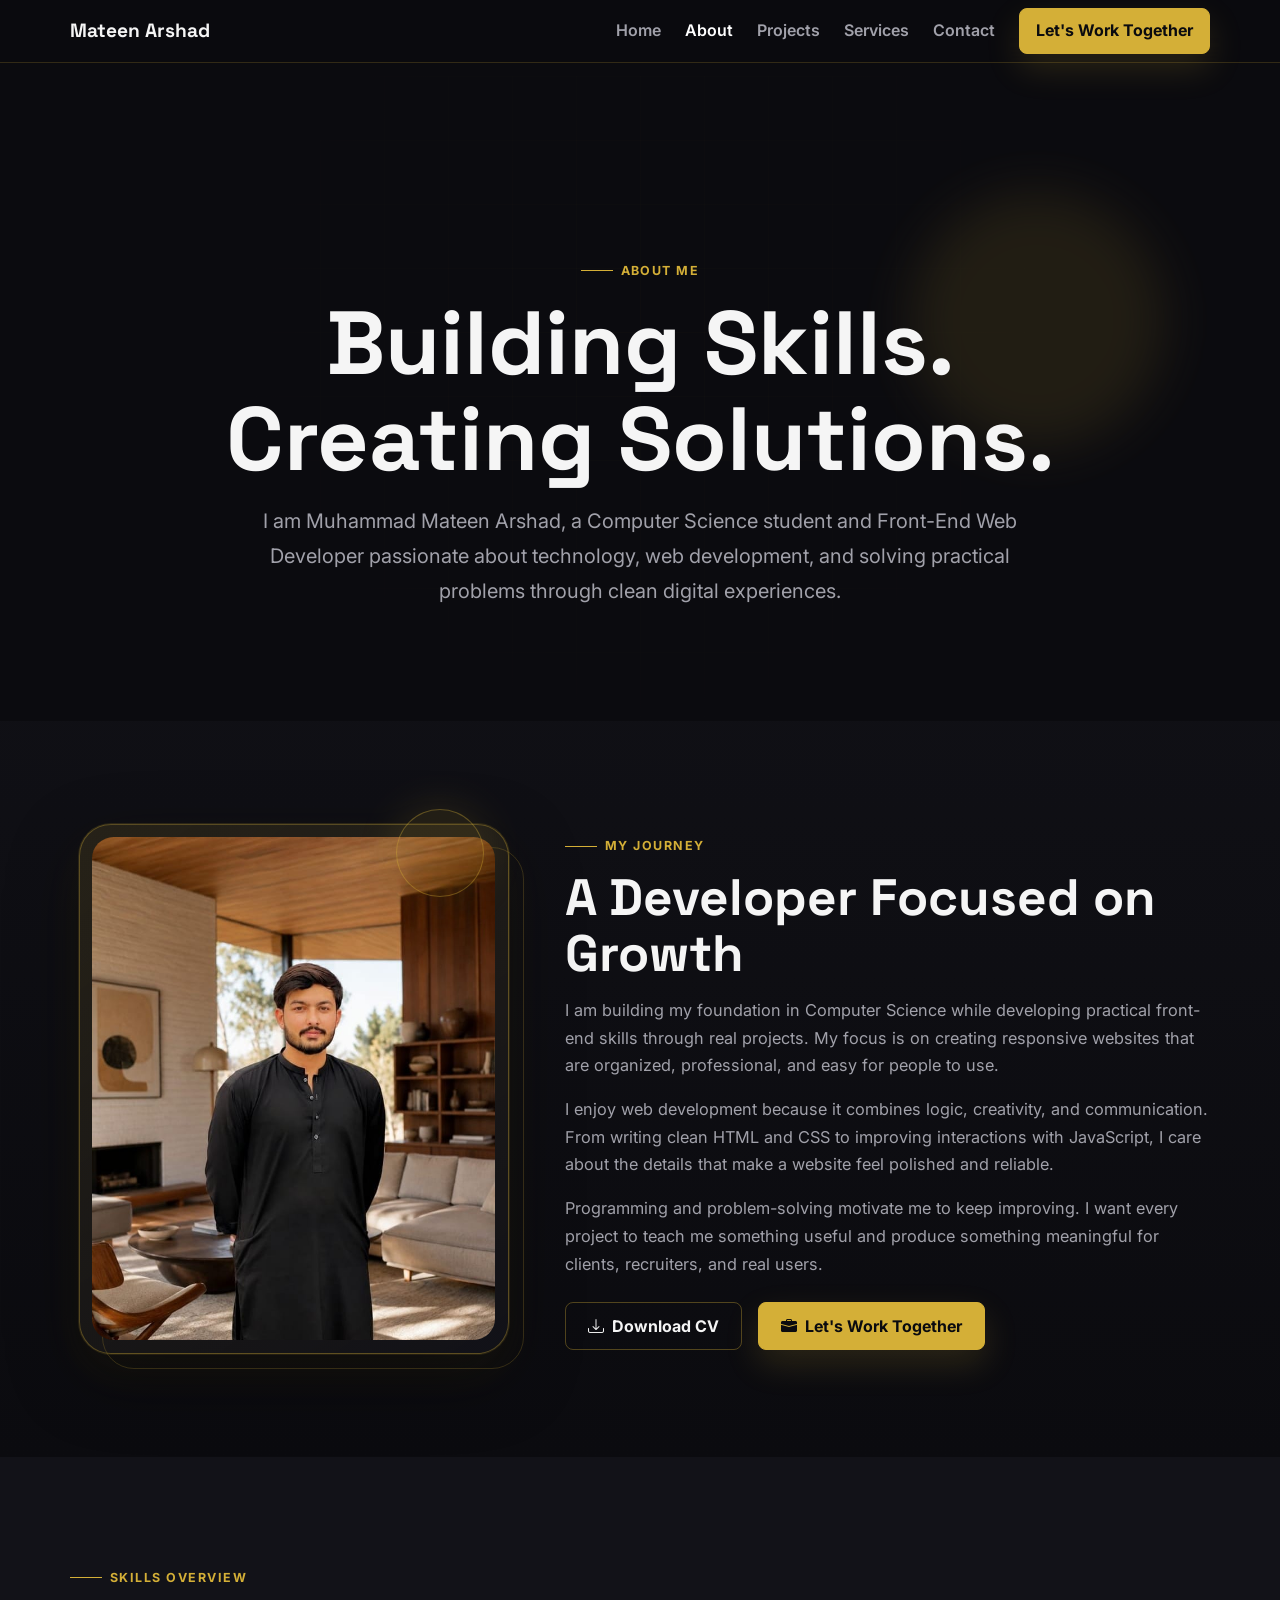
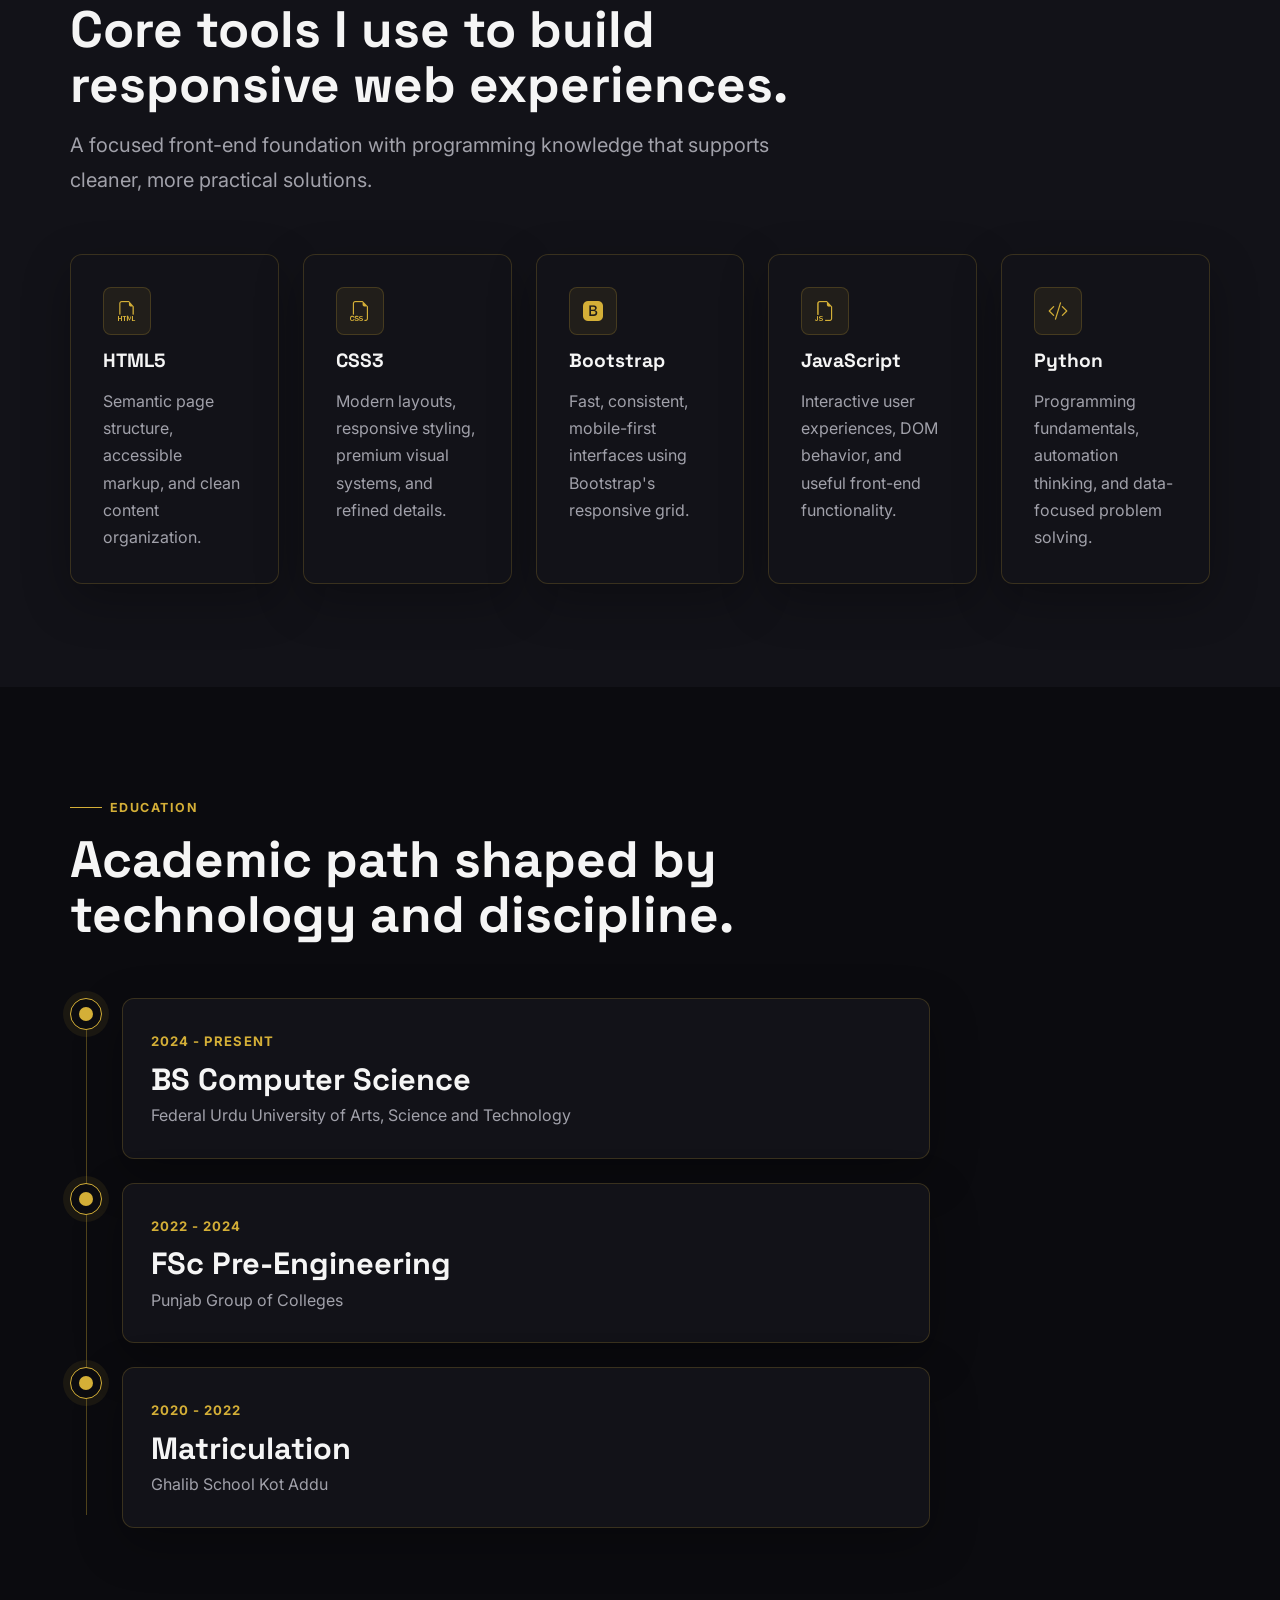
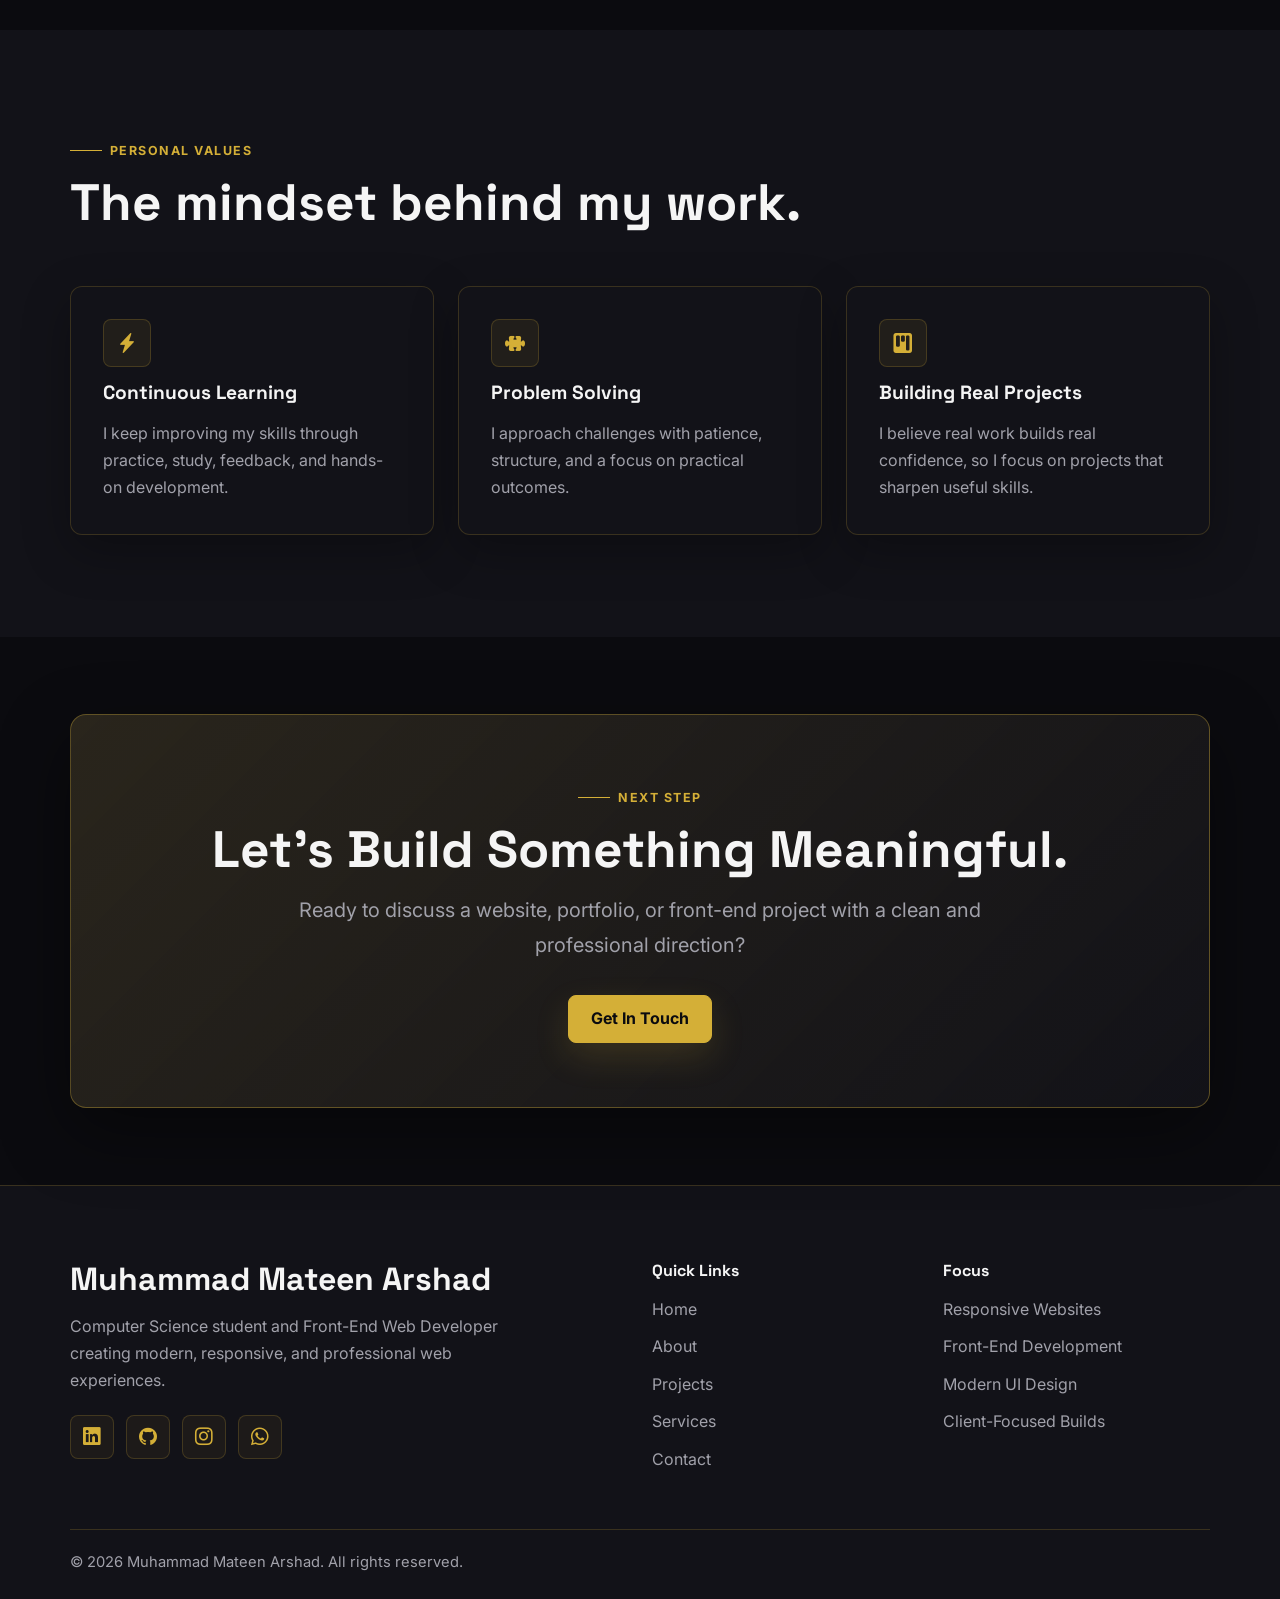
==== about.html @ e96ebdb6 "Fix Website root structure" ====
<!DOCTYPE html>
<html lang="en">
<head>
  <meta charset="UTF-8">
  <meta name="viewport" content="width=device-width, initial-scale=1.0">
  <meta name="description" content="Learn about Muhammad Mateen Arshad, a Computer Science student and Front-End Web Developer passionate about technology, web development, and problem-solving.">
  <title>About | Mateen Arshad</title>
  <meta name="description"
      content="Learn more about Muhammad Mateen Arshad, a Computer Science student and Front-End Web Developer passionate about modern web technologies.">
  <link href="https://cdn.jsdelivr.net/npm/bootstrap@5.3.3/dist/css/bootstrap.min.css" rel="stylesheet">
  <link rel="stylesheet" href="https://cdn.jsdelivr.net/npm/bootstrap-icons@1.11.3/font/bootstrap-icons.min.css">
  <link rel="stylesheet" href="css/style.css">
    <link rel="icon" type="image/png" href="images/favicon.jpeg">
</head>
<body>

  <div id="pageLoader" class="page-loader">
    <div class="loader-content">

        <div class="loader-logo">
    <img src="images/favicon.jpeg" alt="Mateen Arshad Logo">
</div>

        <div class="loader-line">
            <span></span>
        </div>

        <p>LOADING EXPERIENCE</p>

    </div>
</div>
  <header class="site-header">
    <nav class="navbar navbar-expand-lg navbar-dark navbar-premium fixed-top">
      <div class="container-custom">
        <a class="navbar-brand brand-mark" href="index.html" aria-label="Mateen Arshad homepage">
          Mateen Arshad
        </a>

        <button class="navbar-toggler" type="button" data-bs-toggle="collapse" data-bs-target="#mainNavbar" aria-controls="mainNavbar" aria-expanded="false" aria-label="Toggle navigation">
          <span class="navbar-toggler-icon"></span>
        </button>

        <div class="collapse navbar-collapse" id="mainNavbar">
          <ul class="navbar-nav ms-auto align-items-lg-center gap-lg-2">
            <li class="nav-item"><a class="nav-link" href="index.html">Home</a></li>
            <li class="nav-item"><a class="nav-link active" href="about.html" aria-current="page">About</a></li>
            <li class="nav-item"><a class="nav-link" href="projects.html">Projects</a></li>
            <li class="nav-item"><a class="nav-link" href="services.html">Services</a></li>
            <li class="nav-item"><a class="nav-link" href="contact.html">Contact</a></li>
          </ul>
          <a class="btn btn-gold navbar-cta ms-lg-3 mt-3 mt-lg-0" href="contact.html">
            Let's Work Together
          </a>
        </div>
      </div>
    </nav>
  </header>

  <main>
    <section class="page-hero">
      <div class="hero-grid" aria-hidden="true"></div>
      <div class="hero-glow hero-glow-primary" aria-hidden="true"></div>
      <div class="container-custom position-relative">
        <div class="page-hero-content">
          <span class="section-eyebrow justify-content-center">About Me</span>
          <h1 class="display-heading">Building Skills. Creating Solutions.</h1>
          <p class="lead-text mx-auto">
            I am Muhammad Mateen Arshad, a Computer Science student and Front-End Web Developer passionate about technology, web development, and solving practical problems through clean digital experiences.
          </p>
        </div>
      </div>
    </section>

    <section class="section-padding about-main-section">
      <div class="container-custom">
        <div class="row align-items-center g-5">
          <div class="col-lg-5">
            <div class="about-image-frame">
              <div class="about-image-accent" aria-hidden="true"></div>
              <img src="images/projects/profile image.jpeg" alt="Portrait of Muhammad Mateen Arshad" class="about-profile-image">
            </div>
          </div>

          <div class="col-lg-7">
            <div class="about-content">
              <span class="section-eyebrow">My Journey</span>
              <h2 class="section-heading">A Developer Focused on Growth</h2>
              <p>
                I am building my foundation in Computer Science while developing practical front-end skills through real projects. My focus is on creating responsive websites that are organized, professional, and easy for people to use.
              </p>
              <p>
                I enjoy web development because it combines logic, creativity, and communication. From writing clean HTML and CSS to improving interactions with JavaScript, I care about the details that make a website feel polished and reliable.
              </p>
              <p>
                Programming and problem-solving motivate me to keep improving. I want every project to teach me something useful and produce something meaningful for clients, recruiters, and real users.
              </p>
              <div class="d-flex flex-column flex-sm-row gap-3 mt-4">
                <a class="btn btn-outline-gold" href="images/projects/CV.png" aria-label="Download Muhammad Mateen Arshad CV">
                  <i class="bi bi-download" aria-hidden="true"></i>
                  Download CV
                </a>
                <a class="btn btn-gold" href="contact.html">
                  <i class="bi bi-briefcase-fill" aria-hidden="true"></i>
                  Let's Work Together
                </a>
              </div>
            </div>
          </div>
        </div>
      </div>
    </section>

    <section class="section-padding bg-secondary-custom">
      <div class="container-custom">
        <div class="section-title">
          <span class="section-eyebrow">Skills Overview</span>
          <h2 class="section-heading">Core tools I use to build responsive web experiences.</h2>
          <p class="lead-text">A focused front-end foundation with programming knowledge that supports cleaner, more practical solutions.</p>
        </div>

        <div class="row g-4">
          <div class="col-sm-6 col-lg">
            <article class="premium-card skill-card">
              <div class="icon-box"><i class="bi bi-filetype-html" aria-hidden="true"></i></div>
              <h3>HTML5</h3>
              <p>Semantic page structure, accessible markup, and clean content organization.</p>
            </article>
          </div>
          <div class="col-sm-6 col-lg">
            <article class="premium-card skill-card">
              <div class="icon-box"><i class="bi bi-filetype-css" aria-hidden="true"></i></div>
              <h3>CSS3</h3>
              <p>Modern layouts, responsive styling, premium visual systems, and refined details.</p>
            </article>
          </div>
          <div class="col-sm-6 col-lg">
            <article class="premium-card skill-card">
              <div class="icon-box"><i class="bi bi-bootstrap-fill" aria-hidden="true"></i></div>
              <h3>Bootstrap</h3>
              <p>Fast, consistent, mobile-first interfaces using Bootstrap's responsive grid.</p>
            </article>
          </div>
          <div class="col-sm-6 col-lg">
            <article class="premium-card skill-card">
              <div class="icon-box"><i class="bi bi-filetype-js" aria-hidden="true"></i></div>
              <h3>JavaScript</h3>
              <p>Interactive user experiences, DOM behavior, and useful front-end functionality.</p>
            </article>
          </div>
          <div class="col-sm-6 col-lg">
            <article class="premium-card skill-card">
              <div class="icon-box"><i class="bi bi-code-slash" aria-hidden="true"></i></div>
              <h3>Python</h3>
              <p>Programming fundamentals, automation thinking, and data-focused problem solving.</p>
            </article>
          </div>
        </div>
      </div>
    </section>

    <section class="section-padding">
      <div class="container-custom">
        <div class="section-title">
          <span class="section-eyebrow">Education</span>
          <h2 class="section-heading">Academic path shaped by technology and discipline.</h2>
        </div>

        <div class="timeline">
          <article class="timeline-item">
            <div class="timeline-dot" aria-hidden="true"></div>
            <div class="timeline-content">
              <span class="timeline-date">2024 - Present</span>
              <h3>BS Computer Science</h3>
              <p>Federal Urdu University of Arts, Science and Technology</p>
            </div>
          </article>
          <article class="timeline-item">
            <div class="timeline-dot" aria-hidden="true"></div>
            <div class="timeline-content">
              <span class="timeline-date">2022 - 2024</span>
              <h3>FSc Pre-Engineering</h3>
              <p>Punjab Group of Colleges</p>
            </div>
          </article>
          <article class="timeline-item">
            <div class="timeline-dot" aria-hidden="true"></div>
            <div class="timeline-content">
              <span class="timeline-date">2020 - 2022</span>
              <h3>Matriculation</h3>
              <p>Ghalib School Kot Addu</p>
            </div>
          </article>
        </div>
      </div>
    </section>

    <section class="section-padding bg-secondary-custom">
      <div class="container-custom">
        <div class="section-title">
          <span class="section-eyebrow">Personal Values</span>
          <h2 class="section-heading">The mindset behind my work.</h2>
        </div>

        <div class="row g-4">
          <div class="col-md-4">
            <article class="premium-card value-card">
              <div class="icon-box"><i class="bi bi-lightning-charge-fill" aria-hidden="true"></i></div>
              <h3>Continuous Learning</h3>
              <p>I keep improving my skills through practice, study, feedback, and hands-on development.</p>
            </article>
          </div>
          <div class="col-md-4">
            <article class="premium-card value-card">
              <div class="icon-box"><i class="bi bi-puzzle-fill" aria-hidden="true"></i></div>
              <h3>Problem Solving</h3>
              <p>I approach challenges with patience, structure, and a focus on practical outcomes.</p>
            </article>
          </div>
          <div class="col-md-4">
            <article class="premium-card value-card">
              <div class="icon-box"><i class="bi bi-kanban-fill" aria-hidden="true"></i></div>
              <h3>Building Real Projects</h3>
              <p>I believe real work builds real confidence, so I focus on projects that sharpen useful skills.</p>
            </article>
          </div>
        </div>
      </div>
    </section>

    <section class="section-padding-sm">
      <div class="container-custom">
        <div class="cta-panel text-center">
          <span class="section-eyebrow justify-content-center">Next Step</span>
          <h2 class="section-heading">Let's Build Something Meaningful.</h2>
          <p class="lead-text mx-auto">Ready to discuss a website, portfolio, or front-end project with a clean and professional direction?</p>
          <a class="btn btn-gold mt-3" href="contact.html">Get In Touch</a>
        </div>
      </div>
    </section>
  </main>

  <footer class="site-footer">
    <div class="container-custom">
      <div class="row g-4 align-items-start">
        <div class="col-lg-5">
          <h2 class="footer-name">Muhammad Mateen Arshad</h2>
          <p>Computer Science student and Front-End Web Developer creating modern, responsive, and professional web experiences.</p>
          <div class="social-links" aria-label="Social media links">
            <a href="https://www.linkedin.com/in/muhammad-mateen-arshad-567356253?utm_source=share_via&utm_content=profile&utm_medium=member_android" aria-label="LinkedIn"><i class="bi bi-linkedin"></i></a>
            <a href="https://github.com/mateenarshad5046" aria-label="GitHub"><i class="bi bi-github"></i></a>
            <a href="https://www.instagram.com/matee.n_arshad?igsh=MTRvaGc5ajFueTl2bQ==" aria-label="Instagram"><i class="bi bi-instagram"></i></a>
            <a href="https://wa.me/923294718074"aria-label="WhatsApp"target="_blank"><i class="bi bi-whatsapp"></i></a>
          </div>
        </div>

        <div class="col-sm-6 col-lg-3 offset-lg-1">
          <h3 class="footer-heading">Quick Links</h3>
          <ul class="footer-links">
            <li><a href="index.html">Home</a></li>
            <li><a href="about.html">About</a></li>
            <li><a href="projects.html">Projects</a></li>
            <li><a href="services.html">Services</a></li>
            <li><a href="contact.html">Contact</a></li>
          </ul>
        </div>

        <div class="col-sm-6 col-lg-3">
          <h3 class="footer-heading">Focus</h3>
          <ul class="footer-links">
            <li>Responsive Websites</li>
            <li>Front-End Development</li>
            <li>Modern UI Design</li>
            <li>Client-Focused Builds</li>
          </ul>
        </div>
      </div>

      <div class="footer-bottom">
        <p>&copy; 2026 Muhammad Mateen Arshad. All rights reserved.</p>
      </div>
    </div>
  </footer>

  <script src="https://cdn.jsdelivr.net/npm/bootstrap@5.3.3/dist/js/bootstrap.bundle.min.js"></script>
  <script src="js/script.js"></script>
  <script src="js/js/main.js"></script>
</body>
</html>
---- css/style.css ----
/* Google Fonts: Space Grotesk for headings, Inter for body text */
@import url("https://fonts.googleapis.com/css2?family=Inter:wght@400;500;600;700&family=Space+Grotesk:wght@500;600;700&display=swap");

:root {
  --color-bg-primary: #0b0b0f;
  --color-bg-secondary: #121218;
  --color-bg-elevated: #17171f;
  --color-accent-primary: #d4af37;
  --color-accent-hover: #f1d77a;
  --color-text-main: #f5f5f5;
  --color-text-muted: #a1a1aa;
  --color-border: rgba(212, 175, 55, 0.2);
  --color-border-strong: rgba(212, 175, 55, 0.35);
  --color-overlay: rgba(11, 11, 15, 0.82);

  --font-heading: "Space Grotesk", system-ui, sans-serif;
  --font-body: "Inter", system-ui, -apple-system, BlinkMacSystemFont, "Segoe UI", sans-serif;

  --container-max-width: 1140px;
  --section-padding-y: clamp(4rem, 8vw, 7.5rem);
  --section-padding-y-sm: clamp(2.75rem, 6vw, 5rem);

  --radius-sm: 0.5rem;
  --radius-md: 0.75rem;
  --radius-lg: 1rem;

  --shadow-soft: 0 16px 48px rgba(0, 0, 0, 0.28);
  --shadow-premium: 0 24px 70px rgba(0, 0, 0, 0.42);
  --shadow-gold: 0 0 0 1px rgba(212, 175, 55, 0.16), 0 18px 46px rgba(212, 175, 55, 0.08);

  --transition-fast: 180ms ease;
  --transition-base: 260ms ease;
}

*,
*::before,
*::after {
  box-sizing: border-box;
}

html {
  scroll-behavior: smooth;
  font-size: 16px;
}

body {
  margin: 0;
  min-height: 100vh;
  background: var(--color-bg-primary);
  color: var(--color-text-main);
  font-family: var(--font-body);
  font-size: 1rem;
  line-height: 1.7;
  text-rendering: optimizeLegibility;
  -webkit-font-smoothing: antialiased;
}

body::selection {
  background: var(--color-accent-primary);
  color: var(--color-bg-primary);
}

img,
svg {
  max-width: 100%;
  height: auto;
}

a {
  color: inherit;
  text-decoration: none;
  transition: color var(--transition-fast), border-color var(--transition-fast), opacity var(--transition-fast);
}

a:hover,
a:focus {
  color: var(--color-accent-hover);
}

button,
input,
textarea,
select {
  font: inherit;
}

button {
  border: 0;
}

h1,
h2,
h3,
h4,
h5,
h6,
.heading-font {
  margin: 0 0 1rem;
  color: var(--color-text-main);
  font-family: var(--font-heading);
  font-weight: 700;
  line-height: 1.08;
}

h1,
.display-heading {
  font-size: clamp(2.75rem, 7vw, 5.75rem);
  letter-spacing: 0;
}

h2,
.section-heading {
  font-size: clamp(2rem, 4vw, 3.5rem);
  letter-spacing: 0;
}

h3 {
  font-size: clamp(1.35rem, 2.4vw, 2rem);
}

h4 {
  font-size: 1.25rem;
}

p {
  margin: 0 0 1rem;
  color: var(--color-text-muted);
}

.lead-text {
  color: var(--color-text-muted);
  font-size: clamp(1.05rem, 2vw, 1.25rem);
  line-height: 1.75;
}

.text-muted-custom {
  color: var(--color-text-muted) !important;
}

.text-gold {
  color: var(--color-accent-primary) !important;
}

.bg-primary-custom {
  background-color: var(--color-bg-primary) !important;
}

.bg-secondary-custom {
  background-color: var(--color-bg-secondary) !important;
}

.container-custom {
  width: min(100% - 2rem, var(--container-max-width));
  margin-inline: auto;
}

.section-padding {
  padding-block: var(--section-padding-y);
}

.section-padding-sm {
  padding-block: var(--section-padding-y-sm);
}

.section-title {
  max-width: 760px;
  margin-bottom: clamp(2rem, 5vw, 3.5rem);
}

.section-eyebrow {
  display: inline-flex;
  align-items: center;
  gap: 0.5rem;
  margin-bottom: 0.85rem;
  color: var(--color-accent-primary);
  font-size: 0.78rem;
  font-weight: 700;
  letter-spacing: 0.12em;
  text-transform: uppercase;
}

.section-eyebrow::before {
  width: 2rem;
  height: 1px;
  background: var(--color-accent-primary);
  content: "";
}

.btn {
  display: inline-flex;
  align-items: center;
  justify-content: center;
  gap: 0.55rem;
  min-height: 3rem;
  padding: 0.78rem 1.35rem;
  border-radius: var(--radius-sm);
  font-weight: 700;
  line-height: 1.2;
  transition: transform var(--transition-base), box-shadow var(--transition-base), background-color var(--transition-base), border-color var(--transition-base), color var(--transition-base);
}

.btn:focus-visible,
.form-control:focus,
.form-select:focus {
  outline: 2px solid var(--color-accent-hover);
  outline-offset: 3px;
  box-shadow: none;
}

.btn-gold {
  border: 1px solid var(--color-accent-primary);
  background: var(--color-accent-primary);
  color: var(--color-bg-primary);
  box-shadow: 0 14px 34px rgba(212, 175, 55, 0.16);
}

.btn-gold:hover,
.btn-gold:focus {
  border-color: var(--color-accent-hover);
  background: var(--color-accent-hover);
  color: var(--color-bg-primary);
  transform: translateY(-2px);
  box-shadow: 0 18px 42px rgba(241, 215, 122, 0.2);
}

.btn-outline-gold {
  border: 1px solid var(--color-border-strong);
  background: transparent;
  color: var(--color-text-main);
}

.btn-outline-gold:hover,
.btn-outline-gold:focus {
  border-color: var(--color-accent-hover);
  background: rgba(212, 175, 55, 0.08);
  color: var(--color-accent-hover);
  transform: translateY(-2px);
  box-shadow: var(--shadow-gold);
}

.link-gold {
  display: inline-flex;
  align-items: center;
  gap: 0.35rem;
  color: var(--color-accent-primary);
  font-weight: 700;
  border-bottom: 1px solid transparent;
}

.link-gold:hover,
.link-gold:focus {
  color: var(--color-accent-hover);
  border-color: var(--color-accent-hover);
}

.premium-card {
  height: 100%;
  padding: clamp(1.35rem, 3vw, 2rem);
  border: 1px solid var(--color-border);
  border-radius: var(--radius-md);
  background: var(--color-bg-secondary);
  box-shadow: var(--shadow-soft);
  transition: transform var(--transition-base), border-color var(--transition-base), box-shadow var(--transition-base), background-color var(--transition-base);
}

.premium-card:hover,
.premium-card:focus-within {
  border-color: var(--color-border-strong);
  background: var(--color-bg-elevated);
  box-shadow: var(--shadow-premium), var(--shadow-gold);
  transform: translateY(-4px);
}

.glass-panel {
  border: 1px solid var(--color-border);
  border-radius: var(--radius-lg);
  background: rgba(18, 18, 24, 0.72);
  box-shadow: var(--shadow-soft);
  backdrop-filter: blur(18px);
}

.subtle-border {
  border: 1px solid var(--color-border);
}

.gold-divider {
  width: 4rem;
  height: 2px;
  margin-block: 1.25rem;
  background: var(--color-accent-primary);
}

.icon-box {
  display: inline-flex;
  align-items: center;
  justify-content: center;
  width: 3rem;
  height: 3rem;
  border: 1px solid var(--color-border);
  border-radius: var(--radius-sm);
  background: rgba(212, 175, 55, 0.08);
  color: var(--color-accent-primary);
  font-size: 1.25rem;
}

.navbar-premium {
  border-bottom: 1px solid var(--color-border);
  background: rgba(11, 11, 15, 0.9);
  backdrop-filter: blur(16px);
}

.nav-link {
  color: var(--color-text-muted);
  font-weight: 600;
}

.nav-link:hover,
.nav-link:focus,
.nav-link.active {
  color: var(--color-accent-hover);
}

.form-control,
.form-select {
  min-height: 3.25rem;
  border: 1px solid var(--color-border);
  border-radius: var(--radius-sm);
  background-color: var(--color-bg-secondary);
  color: var(--color-text-main);
}

.form-control::placeholder {
  color: var(--color-text-muted);
}

.form-control:focus,
.form-select:focus {
  border-color: var(--color-accent-primary);
  background-color: var(--color-bg-secondary);
  color: var(--color-text-main);
}

.shadow-premium {
  box-shadow: var(--shadow-premium) !important;
}

.shadow-gold {
  box-shadow: var(--shadow-gold) !important;
}

.site-header {
  min-height: 4.75rem;
}

.brand-mark {
  color: var(--color-text-main);
  font-family: var(--font-heading);
  font-size: 1.2rem;
  font-weight: 700;
}

.navbar-premium .container-custom {
  display: flex;
  align-items: center;
  justify-content: space-between;
  flex-wrap: wrap;
}

.navbar-toggler {
  border-color: var(--color-border);
  border-radius: var(--radius-sm);
}

.navbar-toggler:focus {
  box-shadow: 0 0 0 0.18rem rgba(212, 175, 55, 0.25);
}

.navbar-cta {
  min-height: 2.75rem;
  padding-inline: 1rem;
}

.hero-section {
  position: relative;
  display: flex;
  align-items: center;
  min-height: 100vh;
  padding-block: clamp(7rem, 12vw, 10rem) clamp(4rem, 8vw, 7rem);
  overflow: hidden;
  background: var(--color-bg-primary);
}

.hero-grid {
  position: absolute;
  inset: 0;
  opacity: 0.22;
  background-image:
    linear-gradient(rgba(212, 175, 55, 0.08) 1px, transparent 1px),
    linear-gradient(90deg, rgba(212, 175, 55, 0.08) 1px, transparent 1px);
  background-size: 64px 64px;
  mask-image: radial-gradient(circle at 50% 40%, #000 0%, transparent 68%);
}

.hero-glow {
  position: absolute;
  border-radius: 999px;
  background: rgba(212, 175, 55, 0.16);
  filter: blur(26px);
  opacity: 0.7;
}

.hero-glow-primary {
  top: 18%;
  right: 9%;
  width: clamp(10rem, 20vw, 18rem);
  height: clamp(10rem, 20vw, 18rem);
}

.hero-glow-secondary {
  bottom: 12%;
  left: 7%;
  width: clamp(6rem, 12vw, 10rem);
  height: clamp(6rem, 12vw, 10rem);
  opacity: 0.35;
}

.hero-title {
  max-width: 760px;
}

.hero-copy {
  max-width: 680px;
  margin-bottom: 2rem;
}

.profile-frame {
  position: relative;
  max-width: 430px;
  margin-inline: auto;
  padding: 0.8rem;
  border: 1px solid var(--color-border-strong);
  border-radius: 2rem;
  background: linear-gradient(145deg, rgba(212, 175, 55, 0.14), rgba(18, 18, 24, 0.95));
  box-shadow: var(--shadow-premium), var(--shadow-gold);
}

.profile-image {
  display: block;
  width: 100%;
  aspect-ratio: 4 / 5;
  border-radius: 1.35rem;
  object-fit: cover;
  background: var(--color-bg-secondary);
}

.profile-orbit {
  position: absolute;
  inset: -1.1rem;
  border: 1px solid rgba(212, 175, 55, 0.16);
  border-radius: 2.35rem;
  pointer-events: none;
}

.profile-badge {
  position: absolute;
  right: 1.35rem;
  bottom: 1.35rem;
  display: inline-flex;
  align-items: center;
  gap: 0.5rem;
  padding: 0.65rem 0.85rem;
  border: 1px solid var(--color-border);
  border-radius: var(--radius-sm);
  background: var(--color-overlay);
  color: var(--color-text-main);
  font-size: 0.85rem;
  font-weight: 700;
  backdrop-filter: blur(12px);
}

.status-dot {
  width: 0.58rem;
  height: 0.58rem;
  border-radius: 50%;
  background: var(--color-accent-hover);
  box-shadow: 0 0 0 5px rgba(241, 215, 122, 0.14);
}

.stats-section {
  border-block: 1px solid var(--color-border);
  background: var(--color-bg-primary);
}

.stat-card {
  text-align: center;
}

.stat-number {
  display: block;
  margin-bottom: 0.35rem;
  color: var(--color-accent-primary);
  font-family: var(--font-heading);
  font-size: clamp(2rem, 4vw, 3.25rem);
  font-weight: 700;
  line-height: 1;
}

.stat-card p {
  margin-bottom: 0;
  font-weight: 700;
}

.project-card {
  display: flex;
  flex-direction: column;
  gap: 1rem;
}

.project-card h3 {
  margin-bottom: 0;
}

.project-card p {
  margin-bottom: 0;
}

.project-image-placeholder {
  display: flex;
  align-items: center;
  justify-content: center;
  min-height: 210px;
  border: 1px solid var(--color-border);
  border-radius: var(--radius-md);
  background:
    linear-gradient(135deg, rgba(212, 175, 55, 0.14), rgba(18, 18, 24, 0.15)),
    var(--color-bg-primary);
  color: var(--color-accent-primary);
  font-size: 3rem;
}

.tech-tags {
  display: flex;
  flex-wrap: wrap;
  gap: 0.55rem;
  margin-top: auto;
}

.tech-tags span {
  display: inline-flex;
  align-items: center;
  min-height: 2rem;
  padding: 0.35rem 0.7rem;
  border: 1px solid var(--color-border);
  border-radius: 999px;
  color: var(--color-text-muted);
  font-size: 0.82rem;
  font-weight: 700;
}

.project-link {
  margin-top: 0.35rem;
}

.about-preview {
  background:
    linear-gradient(180deg, rgba(18, 18, 24, 0), rgba(18, 18, 24, 0.7)),
    var(--color-bg-primary);
}

.about-panel {
  padding: clamp(1.5rem, 4vw, 2.5rem);
}

.cta-panel {
  padding: clamp(2rem, 6vw, 4rem);
  border: 1px solid var(--color-border-strong);
  border-radius: var(--radius-lg);
  background:
    linear-gradient(135deg, rgba(212, 175, 55, 0.12), rgba(18, 18, 24, 0.96)),
    var(--color-bg-secondary);
  box-shadow: var(--shadow-premium);
}

.cta-panel .lead-text {
  max-width: 690px;
}

.site-footer {
  padding-block: clamp(3rem, 6vw, 5rem) 1.5rem;
  border-top: 1px solid var(--color-border);
  background: var(--color-bg-secondary);
}

.footer-name,
.footer-heading {
  font-family: var(--font-heading);
  font-weight: 700;
}

.footer-name {
  margin-bottom: 1rem;
  font-size: clamp(1.5rem, 3vw, 2rem);
}

.footer-heading {
  margin-bottom: 1rem;
  color: var(--color-text-main);
  font-size: 1rem;
}

.social-links {
  display: flex;
  gap: 0.75rem;
  margin-top: 1.25rem;
}

.social-links a {
  display: inline-flex;
  align-items: center;
  justify-content: center;
  width: 2.75rem;
  height: 2.75rem;
  border: 1px solid var(--color-border);
  border-radius: var(--radius-sm);
  background: rgba(212, 175, 55, 0.06);
  color: var(--color-accent-primary);
  font-size: 1.1rem;
}

.social-links a:hover,
.social-links a:focus {
  border-color: var(--color-accent-hover);
  background: rgba(212, 175, 55, 0.12);
  color: var(--color-accent-hover);
  transform: translateY(-2px);
}

.footer-links {
  display: grid;
  gap: 0.65rem;
  padding: 0;
  margin: 0;
  color: var(--color-text-muted);
  list-style: none;
}

.footer-links a {
  color: var(--color-text-muted);
}

.footer-links a:hover,
.footer-links a:focus {
  color: var(--color-accent-hover);
}

.footer-bottom {
  margin-top: clamp(2rem, 5vw, 3.5rem);
  padding-top: 1.25rem;
  border-top: 1px solid var(--color-border);
}

.footer-bottom p {
  margin-bottom: 0;
  font-size: 0.92rem;
}

.page-hero {
  position: relative;
  display: flex;
  align-items: center;
  min-height: 58vh;
  padding-block: clamp(8rem, 14vw, 11rem) clamp(4rem, 8vw, 6rem);
  overflow: hidden;
  background: var(--color-bg-primary);
  text-align: center;
}

.page-hero-content {
  max-width: 900px;
  margin-inline: auto;
}

.page-hero-content .lead-text {
  max-width: 760px;
}

.about-main-section {
  background:
    linear-gradient(180deg, rgba(18, 18, 24, 0.65), rgba(11, 11, 15, 0)),
    var(--color-bg-primary);
}

.about-image-frame {
  position: relative;
  max-width: 430px;
  margin-inline: auto;
  padding: 0.8rem;
  border: 1px solid var(--color-border-strong);
  border-radius: 2rem;
  background: linear-gradient(145deg, rgba(212, 175, 55, 0.12), rgba(18, 18, 24, 0.96));
  box-shadow: var(--shadow-premium), var(--shadow-gold);
}

.about-image-frame::after {
  position: absolute;
  inset: 1.4rem -1rem -1rem 1.4rem;
  z-index: -1;
  border: 1px solid var(--color-border);
  border-radius: 2rem;
  content: "";
}

.about-image-accent {
  position: absolute;
  top: -1rem;
  right: 1.5rem;
  width: 5.5rem;
  height: 5.5rem;
  border: 1px solid var(--color-border-strong);
  border-radius: 50%;
  background: rgba(212, 175, 55, 0.1);
  box-shadow: 0 0 42px rgba(212, 175, 55, 0.16);
}

.about-profile-image {
  display: block;
  width: 100%;
  aspect-ratio: 4 / 5;
  border-radius: 1.35rem;
  object-fit: cover;
  background: var(--color-bg-secondary);
}

.about-content {
  max-width: 720px;
}

.about-content p {
  font-size: 1.02rem;
}

.skill-card,
.value-card {
  display: grid;
  align-content: start;
  gap: 1rem;
}

.skill-card h3,
.value-card h3 {
  margin-bottom: 0;
  font-size: 1.2rem;
}

.skill-card p,
.value-card p {
  margin-bottom: 0;
}

.timeline {
  position: relative;
  display: grid;
  gap: 1.5rem;
  max-width: 860px;
}

.timeline::before {
  position: absolute;
  top: 0.8rem;
  bottom: 0.8rem;
  left: 1rem;
  width: 1px;
  background: var(--color-border-strong);
  content: "";
}

.timeline-item {
  position: relative;
  display: grid;
  grid-template-columns: 2rem 1fr;
  gap: 1.25rem;
}

.timeline-dot {
  position: relative;
  z-index: 1;
  width: 2rem;
  height: 2rem;
  border: 1px solid var(--color-accent-primary);
  border-radius: 50%;
  background: var(--color-bg-primary);
  box-shadow: 0 0 0 7px rgba(212, 175, 55, 0.08);
}

.timeline-dot::after {
  position: absolute;
  inset: 0.5rem;
  border-radius: 50%;
  background: var(--color-accent-primary);
  content: "";
}

.timeline-content {
  padding: clamp(1.25rem, 3vw, 1.75rem);
  border: 1px solid var(--color-border);
  border-radius: var(--radius-md);
  background: var(--color-bg-secondary);
  box-shadow: var(--shadow-soft);
}

.timeline-date {
  display: inline-flex;
  margin-bottom: 0.65rem;
  color: var(--color-accent-primary);
  font-size: 0.82rem;
  font-weight: 700;
  letter-spacing: 0.08em;
  text-transform: uppercase;
}

.timeline-content h3 {
  margin-bottom: 0.4rem;
}

.timeline-content p {
  margin-bottom: 0;
}

.project-showcase-section {
  background: var(--color-bg-primary);
}

.project-filter-bar {
  display: flex;
  flex-wrap: wrap;
  gap: 0.75rem;
  margin-bottom: clamp(2rem, 5vw, 3rem);
}

.filter-btn {
  display: inline-flex;
  align-items: center;
  justify-content: center;
  min-height: 2.85rem;
  padding: 0.65rem 1rem;
  border: 1px solid var(--color-border);
  border-radius: var(--radius-sm);
  background: var(--color-bg-secondary);
  color: var(--color-text-muted);
  font-weight: 700;
  transition: transform var(--transition-base), border-color var(--transition-base), background-color var(--transition-base), color var(--transition-base), box-shadow var(--transition-base);
}

.filter-btn:hover,
.filter-btn:focus,
.filter-btn.active {
  border-color: var(--color-accent-primary);
  background: rgba(212, 175, 55, 0.1);
  color: var(--color-accent-hover);
  box-shadow: var(--shadow-gold);
  transform: translateY(-2px);
}

.showcase-card {
  display: flex;
  flex-direction: column;
  min-height: 100%;
  padding: 0;
  overflow: hidden;
}

.showcase-image-link {
  display: block;
  overflow: hidden;
  border-bottom: 1px solid var(--color-border);
  background: var(--color-bg-primary);
}

.showcase-image {
  display: block;
  width: 100%;
  aspect-ratio: 16 / 10;
  object-fit: cover;
  transition: transform 500ms ease, filter 500ms ease;
}

.showcase-card:hover .showcase-image,
.showcase-card:focus-within .showcase-image {
  transform: scale(1.06);
  filter: saturate(1.08);
}

.showcase-body {
  display: flex;
  flex: 1;
  flex-direction: column;
  gap: 1rem;
  padding: clamp(1.25rem, 3vw, 1.65rem);
}

.project-category {
  color: var(--color-accent-primary);
  font-size: 0.78rem;
  font-weight: 800;
  letter-spacing: 0.1em;
  text-transform: uppercase;
}

.showcase-body h2 {
  margin-bottom: 0;
  font-size: clamp(1.28rem, 2.4vw, 1.65rem);
}

.showcase-body p {
  margin-bottom: 0;
}

.project-actions {
  display: grid;
  grid-template-columns: 1fr 1fr;
  gap: 0.75rem;
  margin-top: auto;
}

.project-item {
  transition: opacity var(--transition-base), transform var(--transition-base);
}

.project-item.is-hidden {
  display: none;
}

.featured-project-panel {
  padding: clamp(1.25rem, 4vw, 2rem);
  border: 1px solid var(--color-border-strong);
  border-radius: var(--radius-lg);
  background:
    linear-gradient(135deg, rgba(212, 175, 55, 0.1), rgba(18, 18, 24, 0.96)),
    var(--color-bg-secondary);
  box-shadow: var(--shadow-premium);
}

.featured-project-image {
  overflow: hidden;
  border: 1px solid var(--color-border);
  border-radius: var(--radius-md);
  background: var(--color-bg-primary);
  box-shadow: var(--shadow-soft);
}

.featured-project-image img {
  display: block;
  width: 100%;
  aspect-ratio: 16 / 11;
  object-fit: cover;
}

.feature-list {
  display: grid;
  gap: 0.75rem;
  margin-block: 1.5rem;
  color: var(--color-text-muted);
  font-weight: 600;
}

.feature-list div {
  display: flex;
  align-items: center;
  gap: 0.65rem;
}

.feature-list i {
  color: var(--color-accent-primary);
  font-size: 1.1rem;
}

.featured-tags {
  margin-top: 1rem;
}

@media (prefers-reduced-motion: no-preference) {
  .hero-title,
  .hero-copy,
  .hero-actions,
  .profile-frame,
  .premium-card,
  .about-panel,
  .page-hero-content,
  .about-image-frame,
  .timeline-item,
  .showcase-card,
  .featured-project-panel,
  .cta-panel {
    animation: fadeUp 700ms ease both;
  }

  .profile-frame {
    animation-delay: 120ms;
  }

  @keyframes fadeUp {
    from {
      opacity: 0;
      transform: translateY(18px);
    }

    to {
      opacity: 1;
      transform: translateY(0);
    }
  }
}

@media (max-width: 991.98px) {
  :root {
    --section-padding-y: clamp(3.5rem, 8vw, 5.5rem);
  }

  .container-custom {
    width: min(100% - 1.5rem, var(--container-max-width));
  }

  .navbar-collapse {
    padding-block: 1rem;
  }

  .hero-section {
    min-height: auto;
    padding-top: 7.5rem;
  }

  .page-hero {
    min-height: auto;
  }
}

@media (max-width: 767.98px) {
  body {
    line-height: 1.65;
  }

  .btn {
    width: 100%;
  }

  .section-title {
    margin-bottom: 2rem;
  }

  .premium-card {
    padding: 1.25rem;
  }

  .hero-actions .btn,
  .navbar-cta {
    width: 100%;
  }

  .profile-frame {
    border-radius: 1.25rem;
  }

  .about-image-frame {
    border-radius: 1.25rem;
  }

  .profile-image {
    border-radius: 0.9rem;
  }

  .about-profile-image {
    border-radius: 0.9rem;
  }

  .profile-badge {
    position: static;
    width: 100%;
    justify-content: center;
    margin-top: 0.8rem;
  }

  .project-image-placeholder {
    min-height: 180px;
  }

  .project-filter-bar {
    display: grid;
    grid-template-columns: 1fr 1fr;
  }

  .filter-btn {
    width: 100%;
  }

  .project-actions {
    grid-template-columns: 1fr;
  }

  .social-links {
    flex-wrap: wrap;
  }

  .timeline::before {
    left: 0.75rem;
  }

  .timeline-item {
    grid-template-columns: 1.5rem 1fr;
    gap: 1rem;
  }

  .timeline-dot {
    width: 1.5rem;
    height: 1.5rem;
  }

  .timeline-dot::after {
    inset: 0.38rem;
  }
}

@media (max-width: 575.98px) {
  html {
    font-size: 15px;
  }

  .container-custom {
    width: min(100% - 1.1rem, var(--container-max-width));
  }
}

/* =====================================================
   SERVICES PAGE STYLES
===================================================== */

/* Navbar class used in services.html */
.premium-navbar {
  border-bottom: 1px solid var(--color-border);
  background: rgba(11, 11, 15, 0.9);
  backdrop-filter: blur(16px);
  transition: background-color var(--transition-base);
}

.premium-navbar .navbar-brand {
  color: var(--color-text-main);
  font-family: var(--font-heading);
  font-size: 1.25rem;
}

.premium-navbar .navbar-brand span {
  color: var(--color-accent-primary);
}

.premium-navbar .navbar-toggler {
  border-color: var(--color-border);
}

.premium-navbar .navbar-toggler:focus {
  box-shadow: 0 0 0 0.18rem rgba(212, 175, 55, 0.25);
}


/* Page description */
.page-description {
  max-width: 720px;
}


/* Service Cards */
.service-card {
  display: flex;
  flex-direction: column;
  padding: clamp(1.5rem, 3vw, 2rem);
  border: 1px solid var(--color-border);
  border-radius: var(--radius-lg);
  background:
    linear-gradient(
      145deg,
      rgba(212, 175, 55, 0.06),
      var(--color-bg-secondary)
    );
  box-shadow: var(--shadow-soft);
  transition:
    transform var(--transition-base),
    border-color var(--transition-base),
    box-shadow var(--transition-base),
    background-color var(--transition-base);
}

.service-card:hover {
  transform: translateY(-8px);
  border-color: var(--color-border-strong);
  background:
    linear-gradient(
      145deg,
      rgba(212, 175, 55, 0.1),
      var(--color-bg-elevated)
    );
  box-shadow: var(--shadow-premium), var(--shadow-gold);
}


/* Service Icon */
.service-icon {
  display: flex;
  align-items: center;
  justify-content: center;
  width: 4rem;
  height: 4rem;
  margin-bottom: 1.5rem;
  border: 1px solid var(--color-border-strong);
  border-radius: var(--radius-md);
  background: rgba(212, 175, 55, 0.08);
  color: var(--color-accent-primary);
  font-size: 1.8rem;
  transition:
    transform var(--transition-base),
    background-color var(--transition-base),
    color var(--transition-base);
}

.service-card:hover .service-icon {
  transform: translateY(-4px) rotate(3deg);
  background: var(--color-accent-primary);
  color: var(--color-bg-primary);
}


/* Service Heading */
.service-card h3 {
  margin-bottom: 1rem;
  font-size: clamp(1.35rem, 2vw, 1.7rem);
}


/* Service Description */
.service-card p {
  margin-bottom: 1.5rem;
}


/* Service Features */
.service-features {
  display: grid;
  gap: 0.75rem;
  padding: 0;
  margin: 0 0 1.75rem;
  list-style: none;
}

.service-features li {
  display: flex;
  align-items: center;
  gap: 0.65rem;
  color: var(--color-text-muted);
  font-size: 0.92rem;
  font-weight: 600;
}

.service-features i {
  color: var(--color-accent-primary);
  font-size: 1rem;
}


/* Service Link */
.service-link {
  display: inline-flex;
  align-items: center;
  gap: 0.5rem;
  margin-top: auto;
  color: var(--color-accent-primary);
  font-weight: 700;
  transition:
    color var(--transition-fast),
    gap var(--transition-base);
}

.service-link:hover {
  gap: 0.8rem;
  color: var(--color-accent-hover);
}


/* Process Section */
.process-section {
  border-block: 1px solid var(--color-border);
  background: var(--color-bg-secondary);
}

.process-card {
  height: 100%;
  padding: 1.75rem;
  border: 1px solid var(--color-border);
  border-radius: var(--radius-md);
  background: var(--color-bg-primary);
  transition:
    transform var(--transition-base),
    border-color var(--transition-base),
    box-shadow var(--transition-base);
}

.process-card:hover {
  transform: translateY(-6px);
  border-color: var(--color-border-strong);
  box-shadow: var(--shadow-gold);
}

.process-number {
  display: inline-block;
  margin-bottom: 1.25rem;
  color: var(--color-accent-primary);
  font-family: var(--font-heading);
  font-size: 2rem;
  font-weight: 700;
}

.process-card h4 {
  margin-bottom: 0.75rem;
}

.process-card p {
  margin-bottom: 0;
}


/* CTA Section */
.cta-section {
  position: relative;
  overflow: hidden;
  background:
    radial-gradient(
      circle at center,
      rgba(212, 175, 55, 0.08),
      transparent 55%
    ),
    var(--color-bg-primary);
}


/* Footer class used in services.html */
.footer-section {
  padding-block: clamp(3rem, 6vw, 5rem) 1.5rem;
  border-top: 1px solid var(--color-border);
  background: var(--color-bg-secondary);
}

.footer-section h4,
.footer-section h5 {
  font-family: var(--font-heading);
}


/* Mobile Optimization */
@media (max-width: 767.98px) {

  .service-card {
    padding: 1.35rem;
  }

  .service-icon {
    width: 3.5rem;
    height: 3.5rem;
    font-size: 1.5rem;
  }

  .process-card {
    padding: 1.35rem;
  }

  .process-number {
    font-size: 1.7rem;
  }

}

/* =====================================================
   CONTACT PAGE STYLES
===================================================== */

.contact-info-card {
  display: flex;
  align-items: center;
  gap: 1rem;
  padding: 1rem 0;
  border-bottom: 1px solid var(--color-border);
}

.contact-icon {
  display: flex;
  align-items: center;
  justify-content: center;
  width: 3.25rem;
  height: 3.25rem;
  flex-shrink: 0;
  border: 1px solid var(--color-border);
  border-radius: var(--radius-md);
  background: rgba(212, 175, 55, 0.08);
  color: var(--color-accent-primary);
  font-size: 1.3rem;
}

.contact-info-card span {
  display: block;
  margin-bottom: 0.25rem;
  color: var(--color-text-muted);
  font-size: 0.85rem;
  font-weight: 600;
}

.contact-info-card a {
  color: var(--color-text-main);
  font-weight: 600;
}

.contact-info-card p {
  margin: 0;
  color: var(--color-text-main);
  font-weight: 600;
}

.contact-socials {
  display: flex;
  gap: 0.75rem;
}

.contact-socials a {
  display: flex;
  align-items: center;
  justify-content: center;
  width: 3rem;
  height: 3rem;
  border: 1px solid var(--color-border);
  border-radius: var(--radius-sm);
  color: var(--color-accent-primary);
  font-size: 1.2rem;
  transition: all var(--transition-base);
}

.contact-socials a:hover {
  border-color: var(--color-accent-hover);
  background: rgba(212, 175, 55, 0.1);
  color: var(--color-accent-hover);
  transform: translateY(-3px);
}

.contact-form-card {
  padding: clamp(1.5rem, 4vw, 2.5rem);
  border: 1px solid var(--color-border);
  border-radius: var(--radius-lg);
  background: var(--color-bg-secondary);
  box-shadow: var(--shadow-premium);
}

.contact-form-card label {
  display: block;
  margin-bottom: 0.5rem;
  color: var(--color-text-main);
  font-weight: 600;
}

.contact-form-card textarea {
  resize: vertical;
}

.form-message {
  display: none;
  padding: 1rem;
  border: 1px solid var(--color-border-strong);
  border-radius: var(--radius-sm);
  color: var(--color-accent-hover);
  text-align: center;
}

.form-message.success-message {
  display: block;
  background: rgba(212, 175, 55, 0.08);
}

.page-description {
  max-width: 720px;
  color: #a1a1aa !important;
}

/* =====================================================
   THANK YOU PAGE
===================================================== */

.thankyou-page {
    min-height: 100vh;
    display: flex;
    align-items: center;
    justify-content: center;
    padding: 2rem 1rem;

    background:
        radial-gradient(
            circle at center,
            rgba(212, 175, 55, 0.08),
            transparent 45%
        ),
        var(--color-bg-primary);
}

.thankyou-card {
    width: min(100%, 680px);
    padding: clamp(2rem, 6vw, 4rem);

    border: 1px solid var(--color-border-strong);
    border-radius: var(--radius-lg);

    background:
        linear-gradient(
            135deg,
            rgba(212, 175, 55, 0.10),
            rgba(18, 18, 24, 0.96)
        );

    box-shadow: var(--shadow-premium);
    text-align: center;
}

.thankyou-icon {
    display: flex;
    align-items: center;
    justify-content: center;

    width: 5rem;
    height: 5rem;

    margin: 0 auto 2rem;

    border: 1px solid var(--color-accent-primary);
    border-radius: 50%;

    background: rgba(212, 175, 55, 0.10);
    color: var(--color-accent-hover);

    font-size: 2.5rem;
}

.thankyou-card h1 {
    margin-top: 1rem;
}

.thankyou-card p {
    max-width: 500px;
    margin: 1.5rem auto 2rem;

    color: var(--color-text-muted);
    font-size: 1.05rem;
}

.thankyou-actions {
    display: flex;
    justify-content: center;
    gap: 1rem;
    flex-wrap: wrap;
}

.thankyou-actions .btn {
    width: auto;
}

@media (max-width: 575px) {

    .thankyou-actions {
        flex-direction: column;
    }

    .thankyou-actions .btn {
        width: 100%;
    }

}

/* =====================================================
   404 ERROR PAGE
===================================================== */

.error-page {
    min-height: 100vh;
    display: flex;
    align-items: center;
    justify-content: center;
    padding: 2rem 1rem;

    background:
        radial-gradient(
            circle at center,
            rgba(212, 175, 55, 0.08),
            transparent 45%
        ),
        var(--color-bg-primary);
}

.error-card {
    width: min(100%, 720px);
    padding: clamp(2rem, 7vw, 5rem);

    border: 1px solid var(--color-border-strong);
    border-radius: var(--radius-lg);

    background:
        linear-gradient(
            135deg,
            rgba(212, 175, 55, 0.10),
            rgba(18, 18, 24, 0.96)
        );

    box-shadow: var(--shadow-premium);

    text-align: center;
}

.error-number {
    display: block;

    margin-bottom: 1rem;

    color: var(--color-accent-primary);

    font-family: var(--font-heading);
    font-size: clamp(5rem, 18vw, 10rem);
    font-weight: 700;
    line-height: 0.9;

    opacity: 0.9;
}

.error-card h1 {
    margin-top: 1rem;
}

.error-card p {
    max-width: 520px;
    margin: 1.5rem auto 2rem;

    color: var(--color-text-muted);
    font-size: 1.05rem;
}

.error-actions {
    display: flex;
    justify-content: center;
    gap: 1rem;
    flex-wrap: wrap;
}

.error-actions .btn {
    width: auto;
}

@media (max-width: 575px) {

    .error-actions {
        flex-direction: column;
    }

    .error-actions .btn {
        width: 100%;
    }

}

/* =====================================================
   PREMIUM PAGE LOADER
===================================================== */

.page-loader {
    position: fixed;
    inset: 0;
    z-index: 9999;

    display: flex;
    align-items: center;
    justify-content: center;

    background: var(--color-bg-primary);

    transition:
        opacity 600ms ease,
        visibility 600ms ease;
}

.page-loader.is-hidden {
    opacity: 0 !important;
    visibility: hidden !important;
    pointer-events: none !important;
}

.loader-content {
    width: min(100% - 2rem, 320px);
    text-align: center;
}

.loader-logo {
    margin-bottom: 2rem;

    color: var(--color-accent-primary);

    font-family: var(--font-heading);
    font-size: 3.5rem;
    font-weight: 700;
    letter-spacing: 0.08em;
}

.loader-line {
    width: 100%;
    height: 2px;

    overflow: hidden;

    background: rgba(212, 175, 55, 0.18);
}

.loader-line span {
    display: block;

    width: 35%;
    height: 100%;

    background: var(--color-accent-primary);

    animation: loadingProgress 1.4s ease-in-out infinite;
}

.loader-content p {
    margin-top: 1rem;
    margin-bottom: 0;

    color: var(--color-text-muted);

    font-size: 0.7rem;
    font-weight: 700;
    letter-spacing: 0.18em;
}

@keyframes loadingProgress {

    0% {
        transform: translateX(-120%);
    }

    50% {
        transform: translateX(180%);
    }

    100% {
        transform: translateX(300%);
    }

}

@media (prefers-reduced-motion: reduce) {

    .loader-line span {
        animation: none;
        width: 100%;
    }

}

.loader-logo img {
    width: 90px;
    height: 90px;
    object-fit: contain;
}
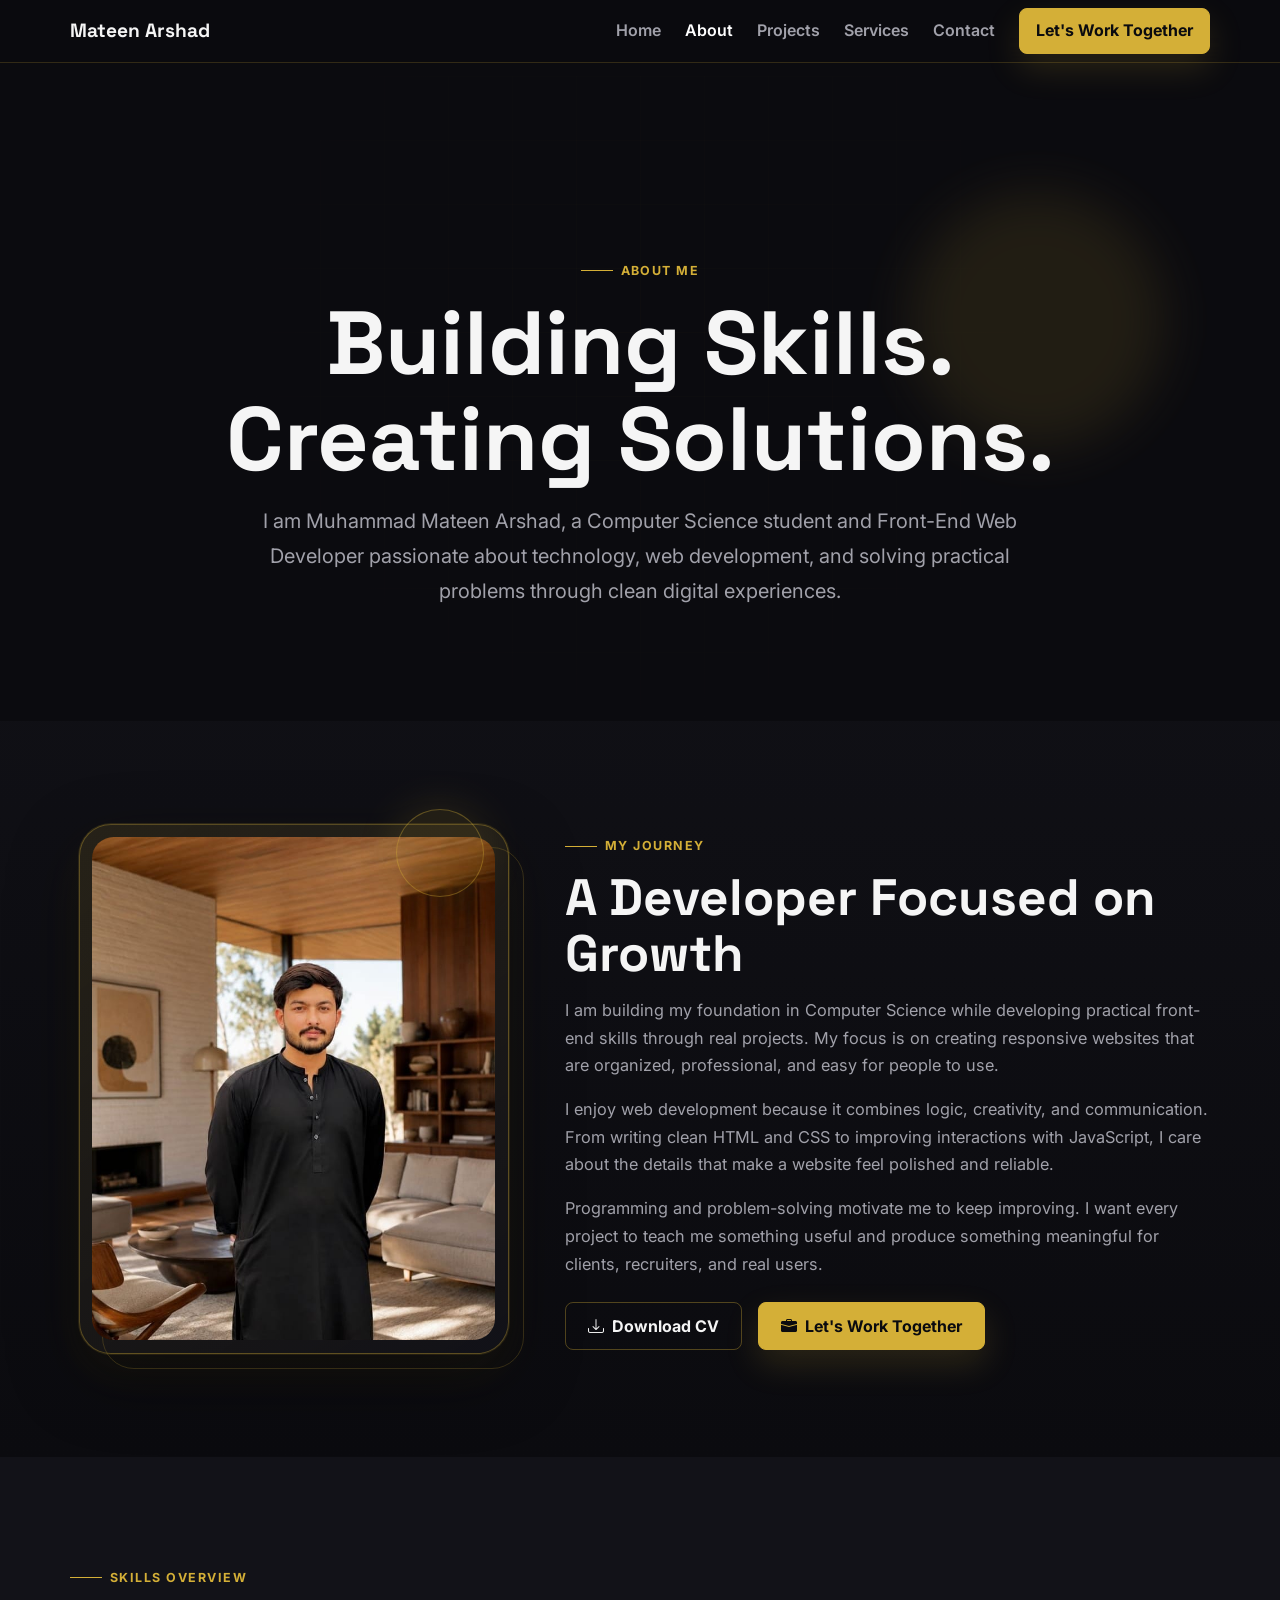
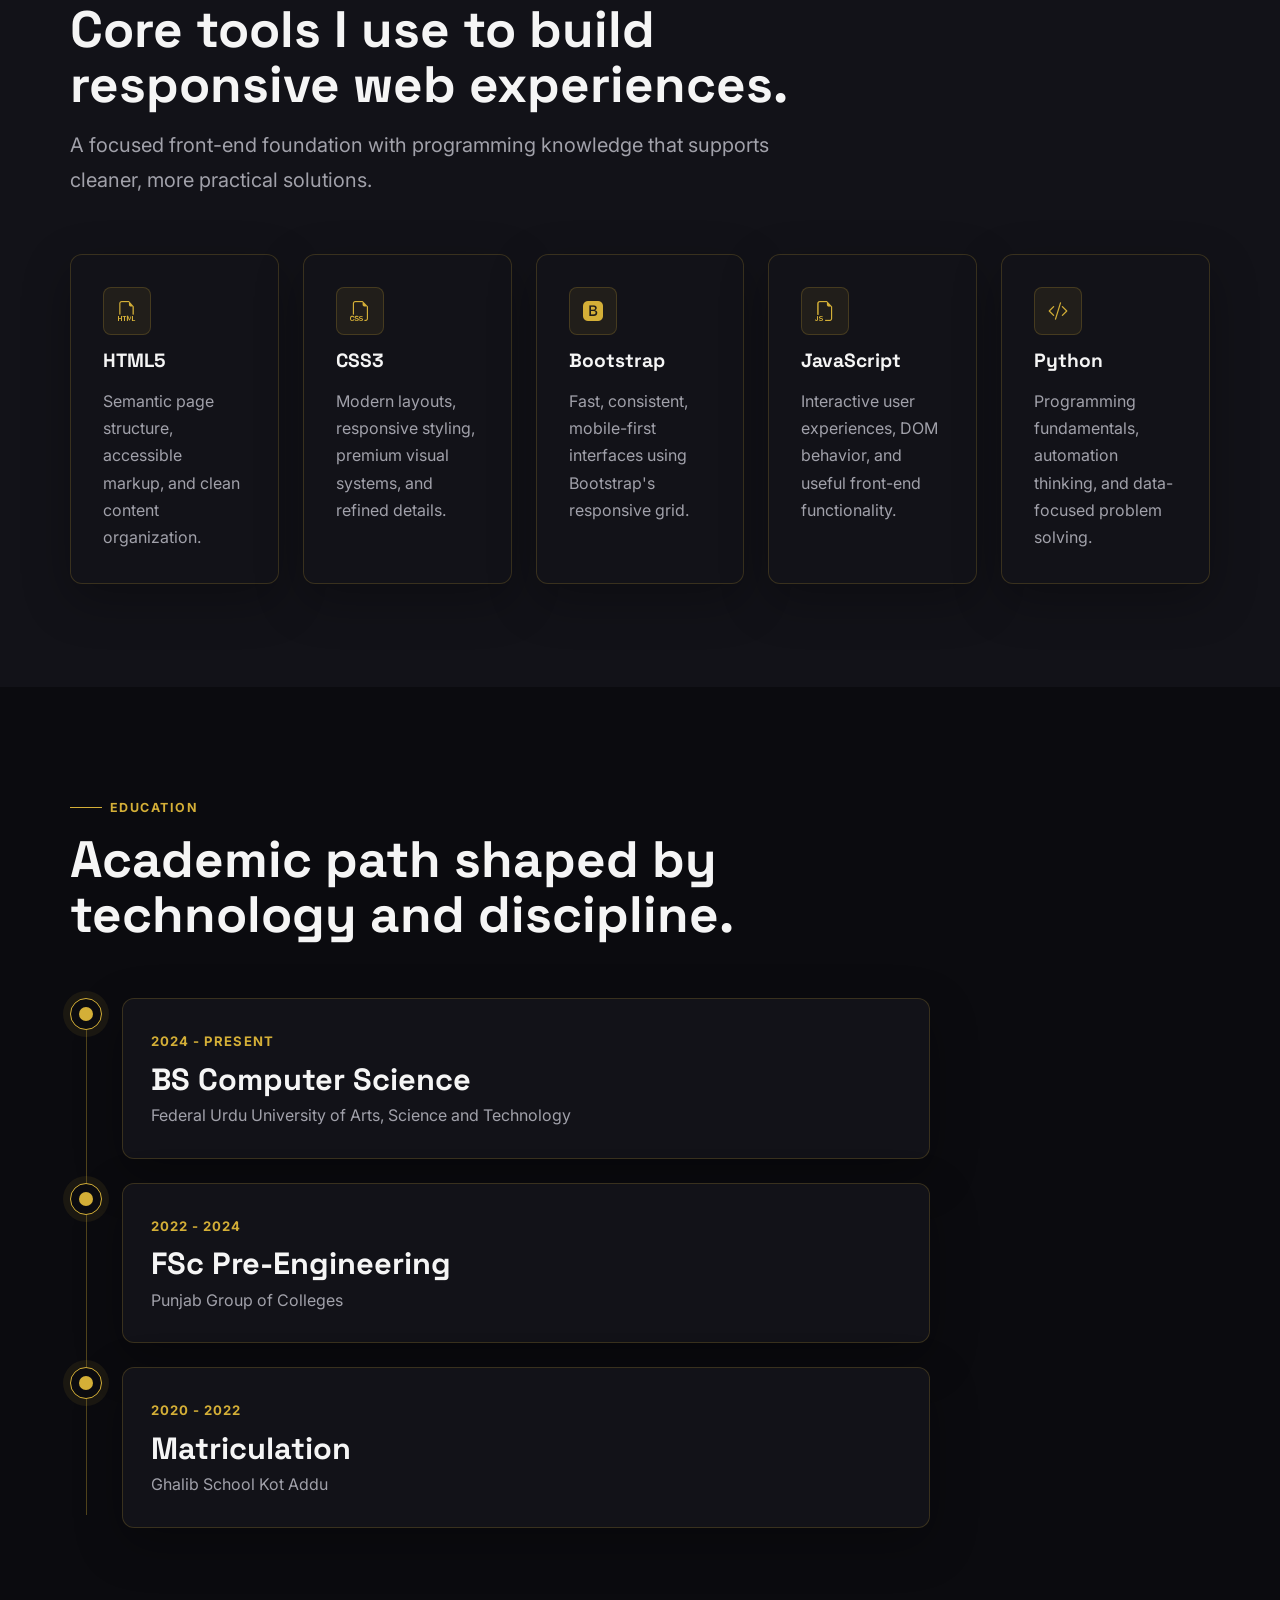
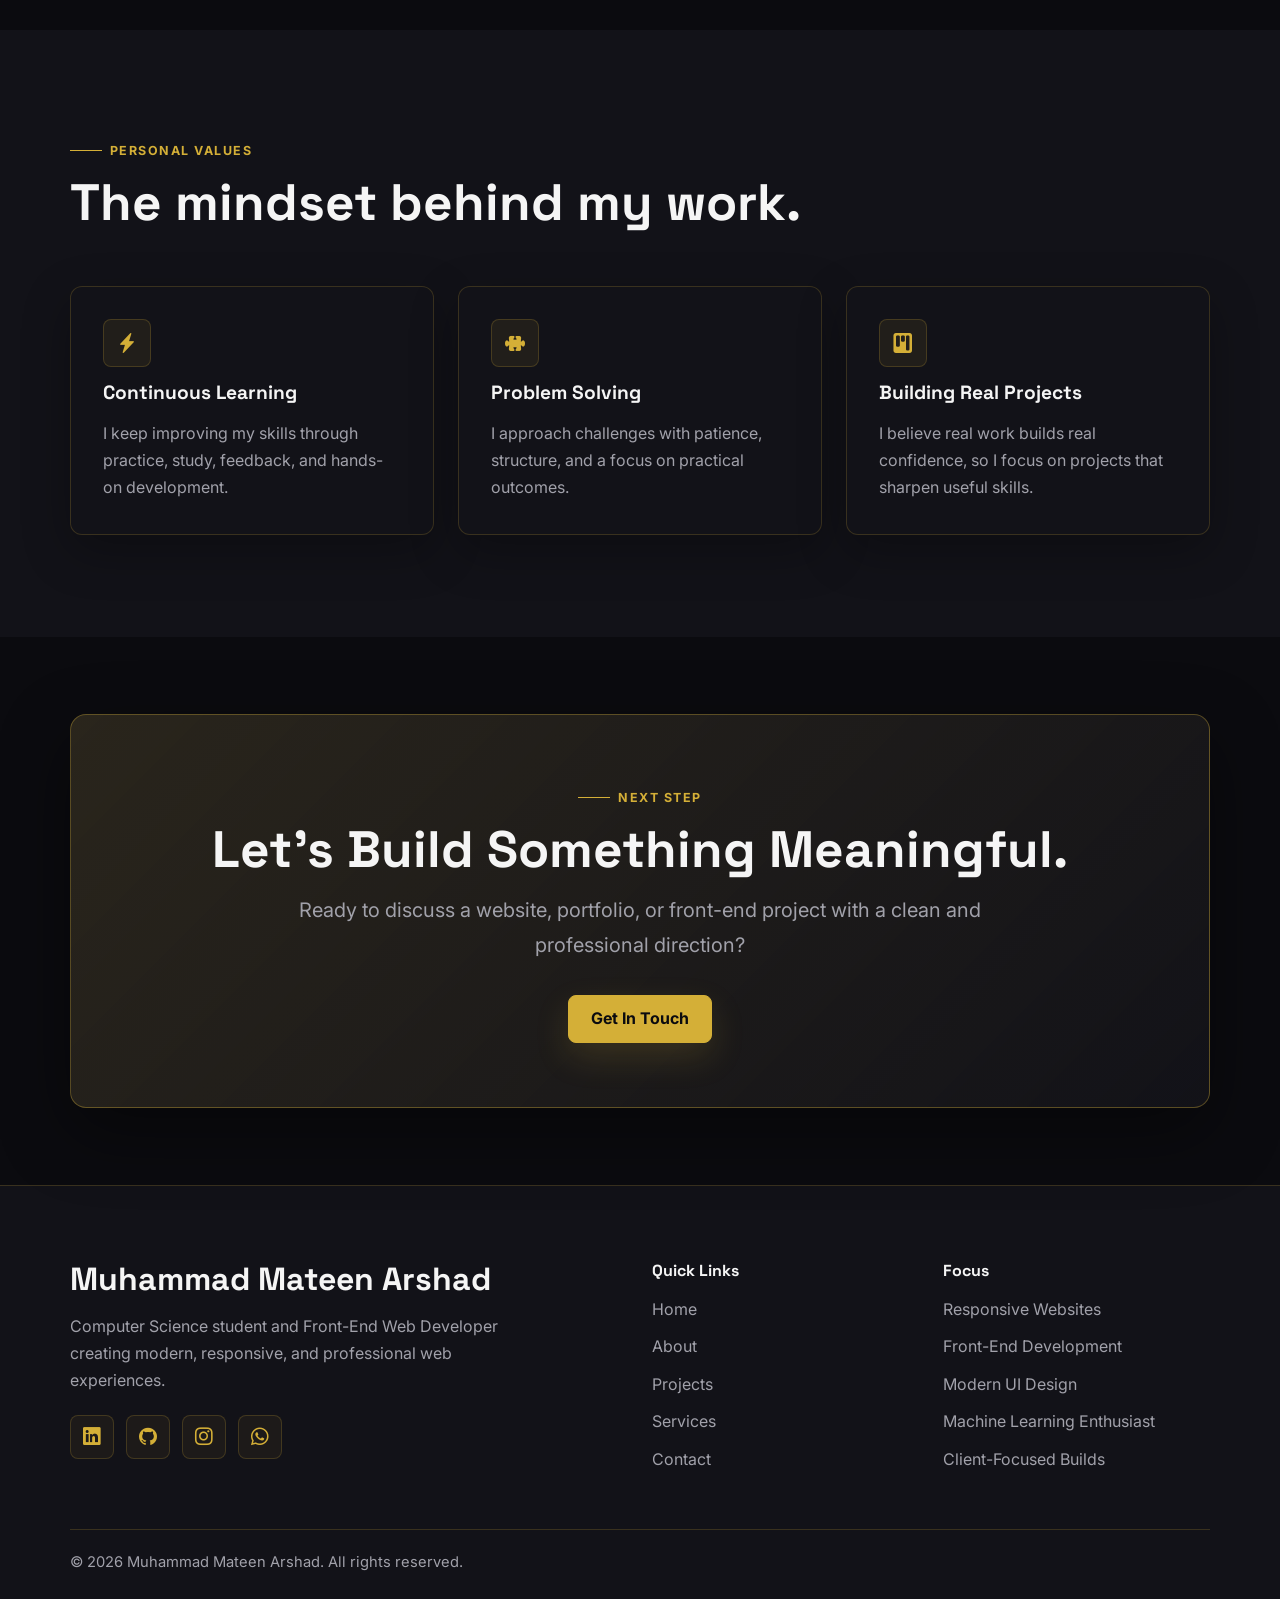
==== commit 9548aebf: "updates" ====
--- a/about.html
+++ b/about.html
@@ -270,6 +270,7 @@
             <li>Responsive Websites</li>
             <li>Front-End Development</li>
             <li>Modern UI Design</li>
+            <li>Machine Learning Enthusiast</li>
             <li>Client-Focused Builds</li>
           </ul>
         </div>
--- a/css/style.css
+++ b/css/style.css
@@ -1765,4 +1765,58 @@
     width: 90px;
     height: 90px;
     object-fit: contain;
+}
+
+/* ============================================
+   SUCCESS POPUP
+============================================ */
+
+.success-popup {
+    position: fixed;
+    inset: 0;
+    z-index: 9999;
+    display: flex;
+    align-items: center;
+    justify-content: center;
+    padding: 1rem;
+    background: rgba(0, 0, 0, 0.75);
+    opacity: 0;
+    visibility: hidden;
+    transition: 0.3s ease;
+}
+
+.success-popup.show {
+    opacity: 1;
+    visibility: visible;
+}
+
+.success-popup-content {
+    width: min(100%, 450px);
+    padding: 2.5rem 2rem;
+    border: 1px solid var(--color-border-strong);
+    border-radius: var(--radius-lg);
+    background: var(--color-bg-secondary);
+    text-align: center;
+    box-shadow: var(--shadow-premium), var(--shadow-gold);
+    transform: translateY(20px) scale(0.95);
+    transition: 0.3s ease;
+}
+
+.success-popup.show .success-popup-content {
+    transform: translateY(0) scale(1);
+}
+
+.success-popup-content i {
+    display: block;
+    margin-bottom: 1rem;
+    color: var(--color-accent-primary);
+    font-size: 3.5rem;
+}
+
+.success-popup-content h3 {
+    margin-bottom: 0.75rem;
+}
+
+.success-popup-content p {
+    margin-bottom: 1.5rem;
 }
